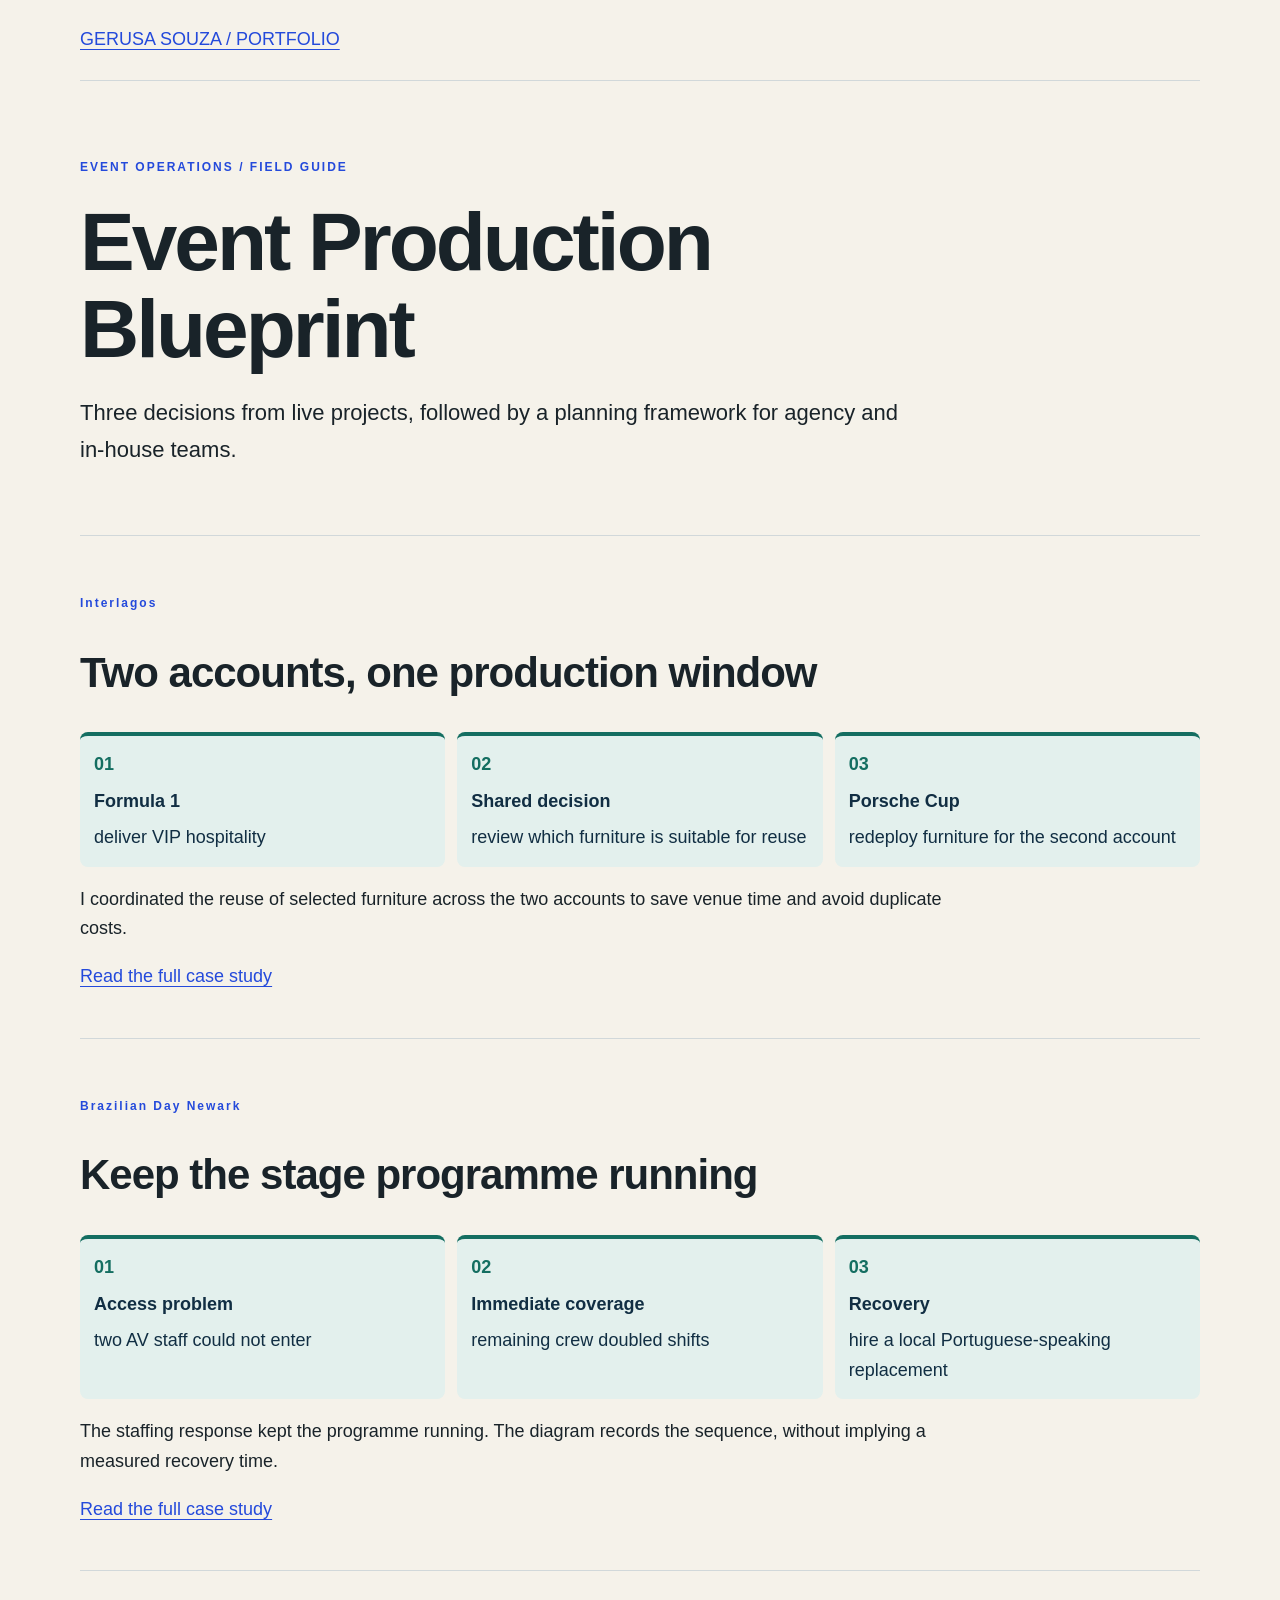
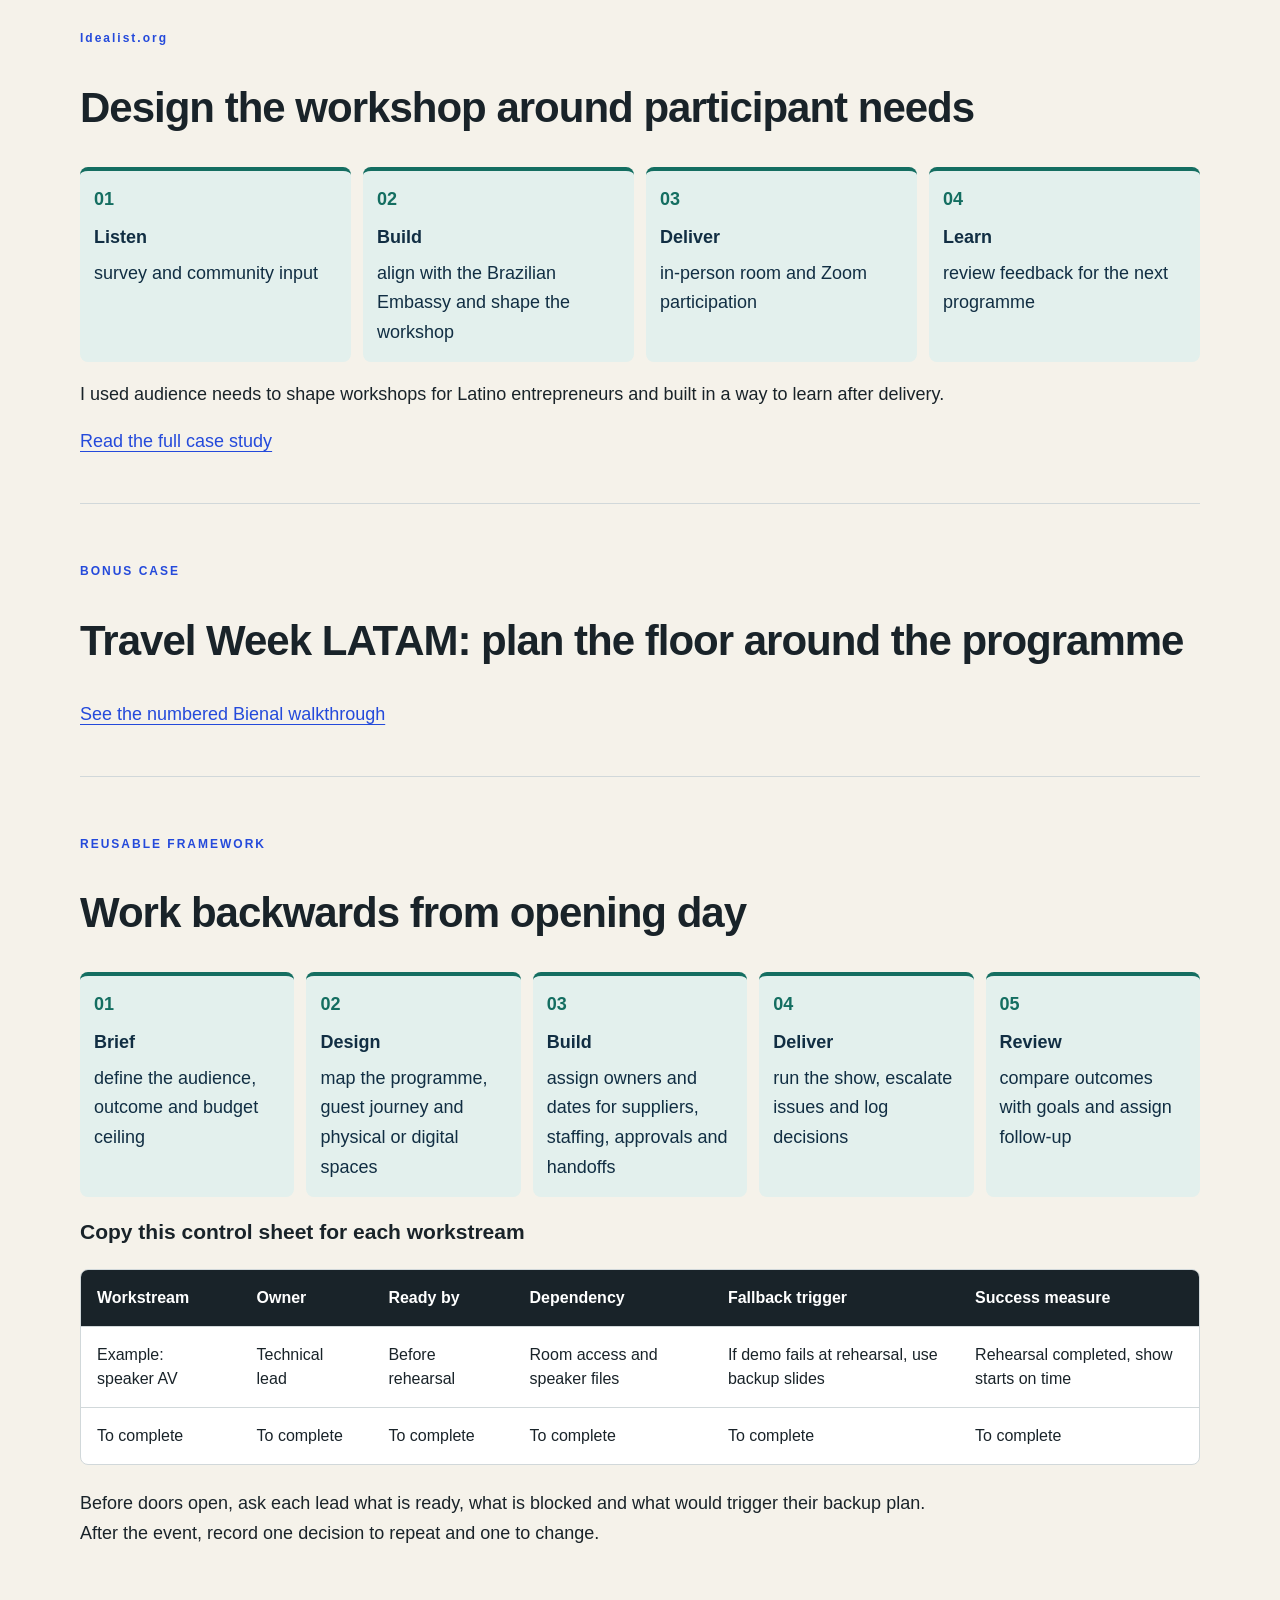
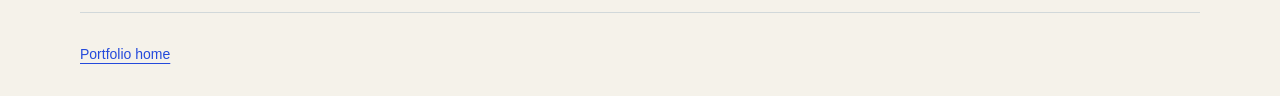
==== projects/event-production-blueprint/index.html @ fef6fafd "Add visual event case studies and reusable production blueprint" ====
<!doctype html><html lang="en"><meta charset="utf-8"><meta name="viewport" content="width=device-width,initial-scale=1"><title>Event Production Blueprint | Gerusa Souza</title><link rel="stylesheet" href="../events.css"><style>
.flow{list-style:none;display:grid;grid-template-columns:repeat(auto-fit,minmax(170px,1fr));gap:12px;padding:0;counter-reset:stage}.flow li{counter-increment:stage;background:#e3f0ed;border-top:4px solid #146e61;border-radius:8px;padding:14px;color:#112e43}.flow li:before{content:"0" counter(stage);display:block;font-weight:700;color:#146e61;margin-bottom:8px}.flow strong,.flow span{display:block}.flow span{margin-top:6px}.sheet td{min-width:130px} @media print{header,footer,.skip{display:none}section{break-inside:avoid}}
</style><body><div class="wrap"><header><a href="../../index.html">GERUSA SOUZA / PORTFOLIO</a></header><main><section class="hero"><p class="eyebrow">EVENT OPERATIONS / FIELD GUIDE</p><h1>Event Production Blueprint</h1><p class="intro">Three decisions from live projects, followed by a planning framework for agency and in-house teams.</p></section>
<section><p class="eyebrow">Interlagos</p><h2>Two accounts, one production window</h2><ol class="flow"><li><strong>Formula 1</strong><span>deliver VIP hospitality</span></li><li><strong>Shared decision</strong><span>review which furniture is suitable for reuse</span></li><li><strong>Porsche Cup</strong><span>redeploy furniture for the second account</span></li></ol><p>I coordinated the reuse of selected furniture across the two accounts to save venue time and avoid duplicate costs.</p><a href="../interlagos-event-operations/">Read the full case study</a></section><section><p class="eyebrow">Brazilian Day Newark</p><h2>Keep the stage programme running</h2><ol class="flow"><li><strong>Access problem</strong><span>two AV staff could not enter</span></li><li><strong>Immediate coverage</strong><span>remaining crew doubled shifts</span></li><li><strong>Recovery</strong><span>hire a local Portuguese-speaking replacement</span></li></ol><p>The staffing response kept the programme running. The diagram records the sequence, without implying a measured recovery time.</p><a href="../brazilian-day-newark/">Read the full case study</a></section><section><p class="eyebrow">Idealist.org</p><h2>Design the workshop around participant needs</h2><ol class="flow"><li><strong>Listen</strong><span>survey and community input</span></li><li><strong>Build</strong><span>align with the Brazilian Embassy and shape the workshop</span></li><li><strong>Deliver</strong><span>in-person room and Zoom participation</span></li><li><strong>Learn</strong><span>review feedback for the next programme</span></li></ol><p>I used audience needs to shape workshops for Latino entrepreneurs and built in a way to learn after delivery.</p><a href="../idealist-hybrid-workshops/">Read the full case study</a></section>
<section><p class="eyebrow">BONUS CASE</p><h2>Travel Week LATAM: plan the floor around the programme</h2><a href="../travelweek-sao-paulo/">See the numbered Bienal walkthrough</a></section>
<section><p class="eyebrow">REUSABLE FRAMEWORK</p><h2>Work backwards from opening day</h2><ol class="flow"><li><strong>Brief</strong><span>define the audience, outcome and budget ceiling</span></li><li><strong>Design</strong><span>map the programme, guest journey and physical or digital spaces</span></li><li><strong>Build</strong><span>assign owners and dates for suppliers, staffing, approvals and handoffs</span></li><li><strong>Deliver</strong><span>run the show, escalate issues and log decisions</span></li><li><strong>Review</strong><span>compare outcomes with goals and assign follow-up</span></li></ol>
<h3>Copy this control sheet for each workstream</h3><div class="table-scroll"><table class="sheet"><thead><tr><th scope="col">Workstream</th><th scope="col">Owner</th><th scope="col">Ready by</th><th scope="col">Dependency</th><th scope="col">Fallback trigger</th><th scope="col">Success measure</th></tr></thead><tbody><tr><td>Example: speaker AV</td><td>Technical lead</td><td>Before rehearsal</td><td>Room access and speaker files</td><td>If demo fails at rehearsal, use backup slides</td><td>Rehearsal completed, show starts on time</td></tr><tr><td>To complete</td><td>To complete</td><td>To complete</td><td>To complete</td><td>To complete</td><td>To complete</td></tr></tbody></table></div><p>Before doors open, ask each lead what is ready, what is blocked and what would trigger their backup plan. After the event, record one decision to repeat and one to change.</p></section></main><footer><a href="../../index.html">Portfolio home</a></footer></div></body></html>
---- projects/events.css ----
*{box-sizing:border-box}html{scroll-behavior:smooth}body{margin:0;background:#f5f2ea;color:#192329;font:18px/1.65 Arial,sans-serif}a{color:#244adb;text-underline-offset:4px}a:focus-visible,summary:focus-visible{outline:3px solid #244adb;outline-offset:5px}.wrap{width:min(1120px,92%);margin:auto}header{padding:25px 0;border-bottom:1px solid #d1d8da;display:flex;justify-content:space-between;gap:20px}nav{display:flex;gap:18px;flex-wrap:wrap}nav a{font-size:14px}.eyebrow{font-size:12px;letter-spacing:2px;color:#244adb;font-weight:bold}h1{font-size:clamp(40px,7vw,82px);letter-spacing:-3px;line-height:1.06;max-width:950px;margin:22px 0}h2{font-size:clamp(28px,4vw,42px);line-height:1.15;letter-spacing:-1px}h3{font-size:21px;line-height:1.3}p{max-width:870px}.hero{padding:65px 0 45px}.intro{font-size:22px;max-width:830px}.tag{font-size:13px;border:1px solid #53616a;border-radius:30px;padding:5px 12px;display:inline-block}.grid{display:grid;grid-template-columns:repeat(3,minmax(0,1fr));gap:24px}.grid article{padding:16px 0;border-top:3px solid #244adb}.grid p{font-size:17px}.facts{display:grid;grid-template-columns:repeat(3,1fr);gap:24px;margin:28px 0}.facts div{background:white;border:1px solid #d1d8da;padding:20px;border-radius:10px}.facts strong{display:block;font-size:26px}.facts span{font-size:14px;color:#53616a}section{padding:46px 0;border-bottom:1px solid #d1d8da;scroll-margin-top:24px}figure{margin:30px 0}figure img{display:block;width:100%;height:auto;border:1px solid #d1d8da;border-radius:10px}figcaption,.source{font-size:14px;color:#53616a;margin-top:12px}.table-scroll{overflow:auto;border:1px solid #d1d8da;border-radius:8px;margin:24px 0;background:white}table{border-collapse:collapse;width:100%;min-width:640px;font-size:16px;line-height:1.5}th,td{padding:16px;text-align:left;vertical-align:top;border-bottom:1px solid #d1d8da}th{background:#192329;color:white}tbody tr:last-child td{border-bottom:0}.decision{padding:25px;border-left:4px solid #244adb;background:white}details{padding:18px 0;border-bottom:1px solid #d1d8da}summary{cursor:pointer;font-weight:bold}.links{display:flex;gap:12px;flex-wrap:wrap}.links a{display:block;padding:12px 18px;background:white;border:1px solid #d1d8da;border-radius:6px}.skip{position:absolute;top:-100px;left:16px;background:white;padding:12px}.skip:focus{top:8px}footer{padding:30px 0;font-size:14px}.mobile-flow{display:none}@media(max-width:650px){header{display:block}nav{margin-top:14px}h1{letter-spacing:-1.5px}.hero{padding:36px 0}.intro{font-size:19px}.grid,.facts{grid-template-columns:1fr;gap:12px}section{padding:30px 0}.mobile-flow{display:block}figure{margin:20px 0}}@media(prefers-reduced-motion:reduce){html{scroll-behavior:auto}}
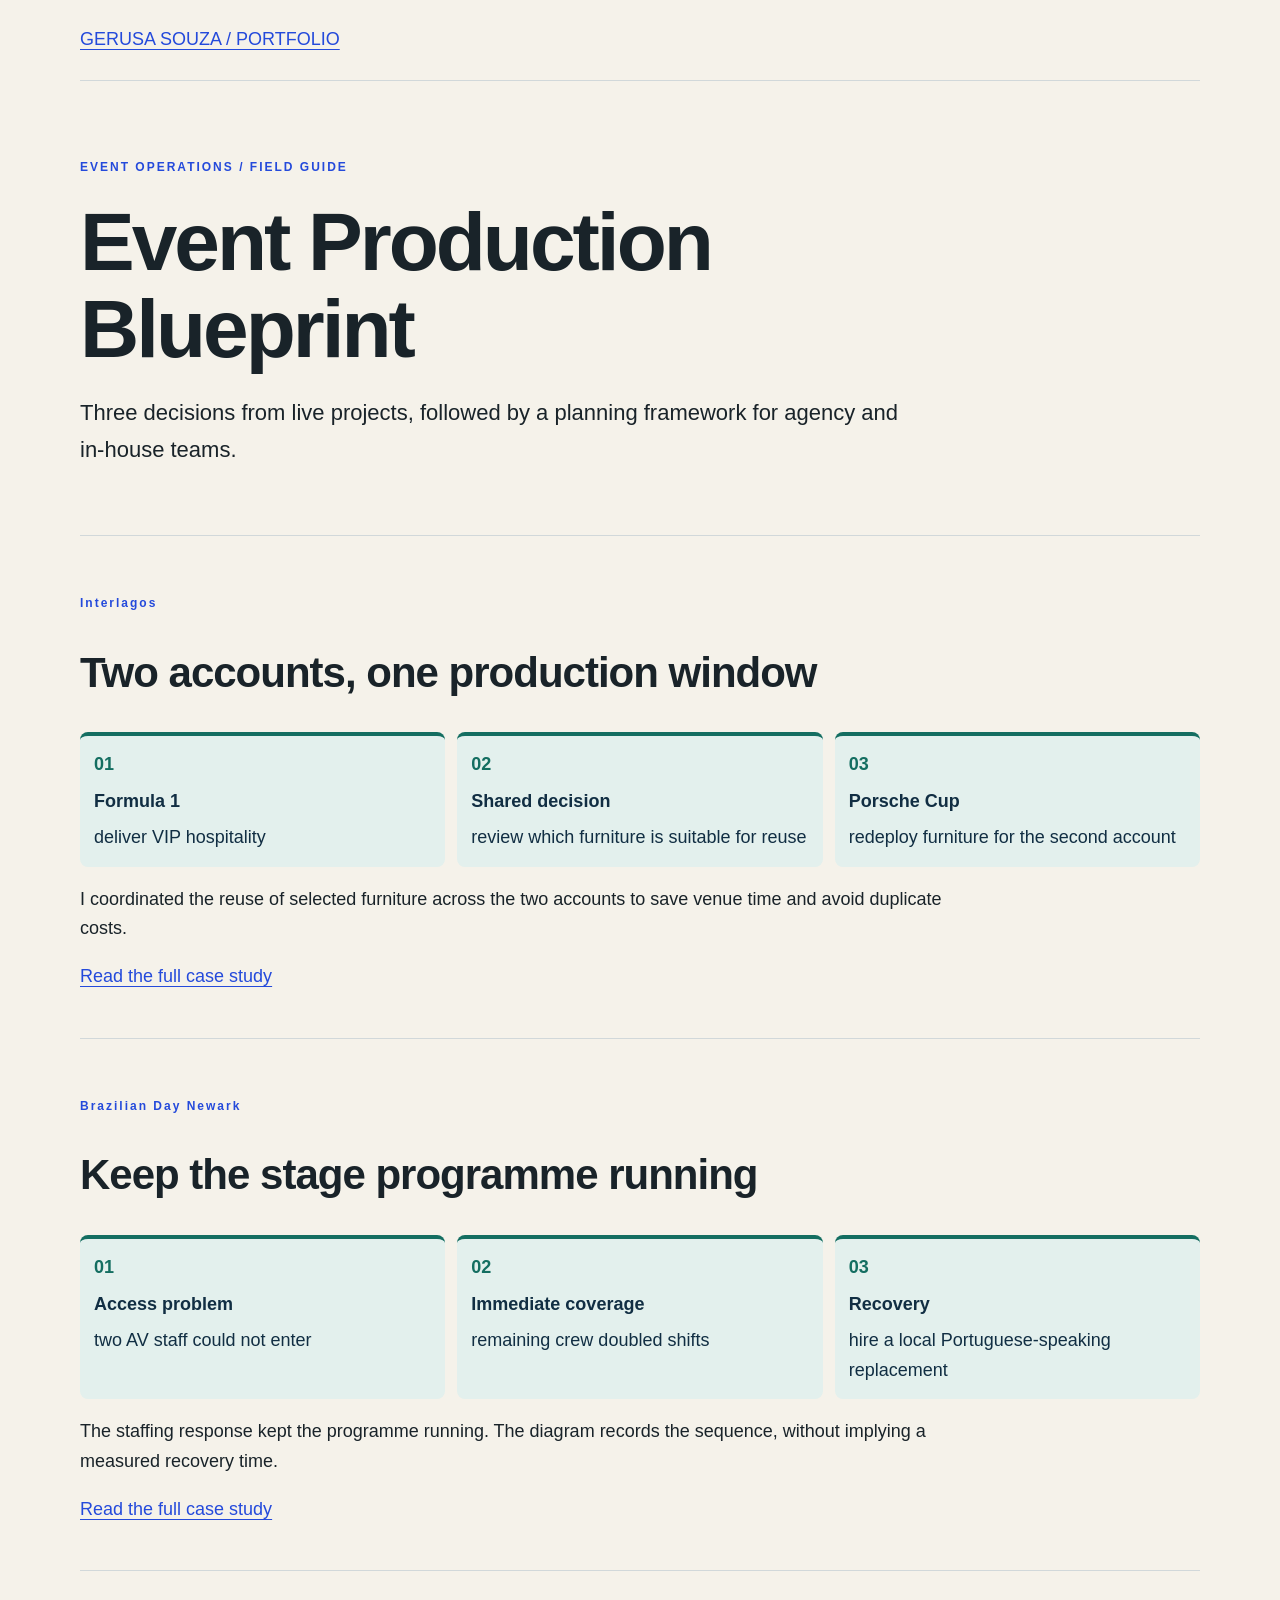
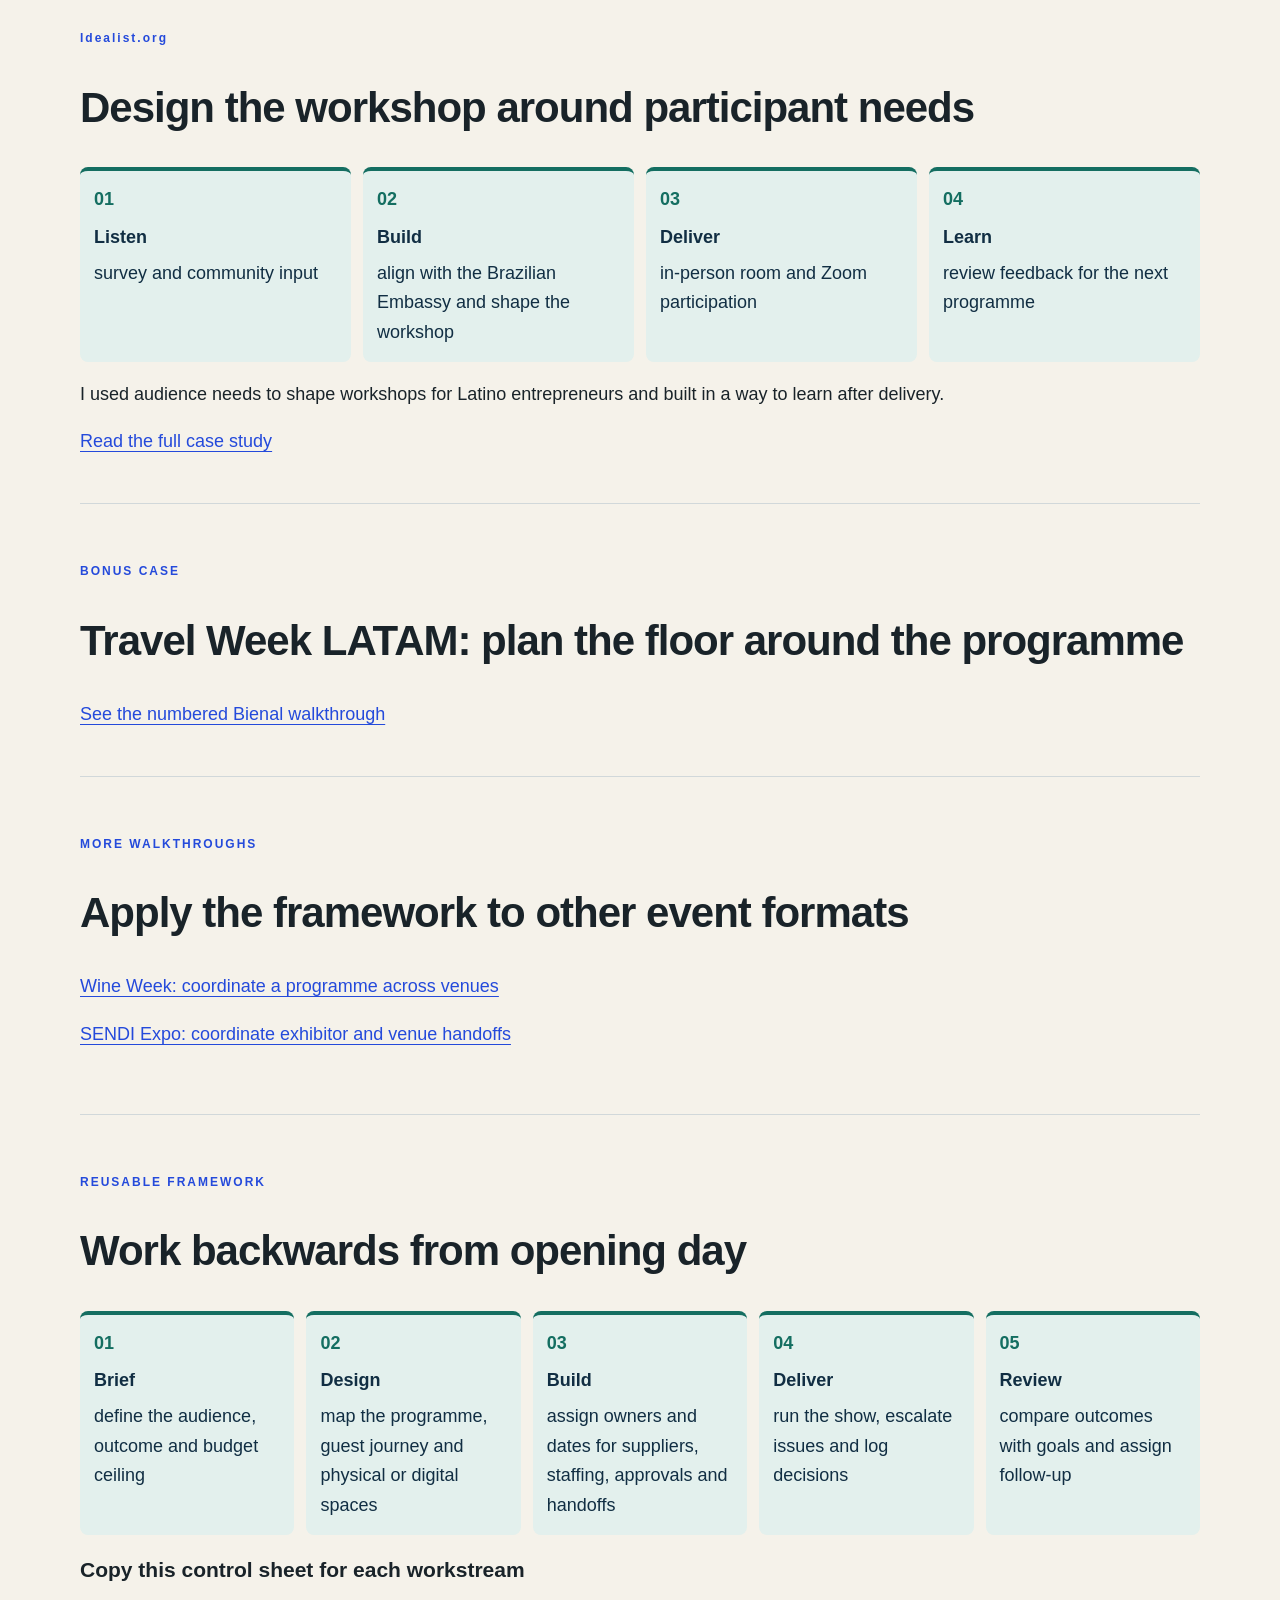
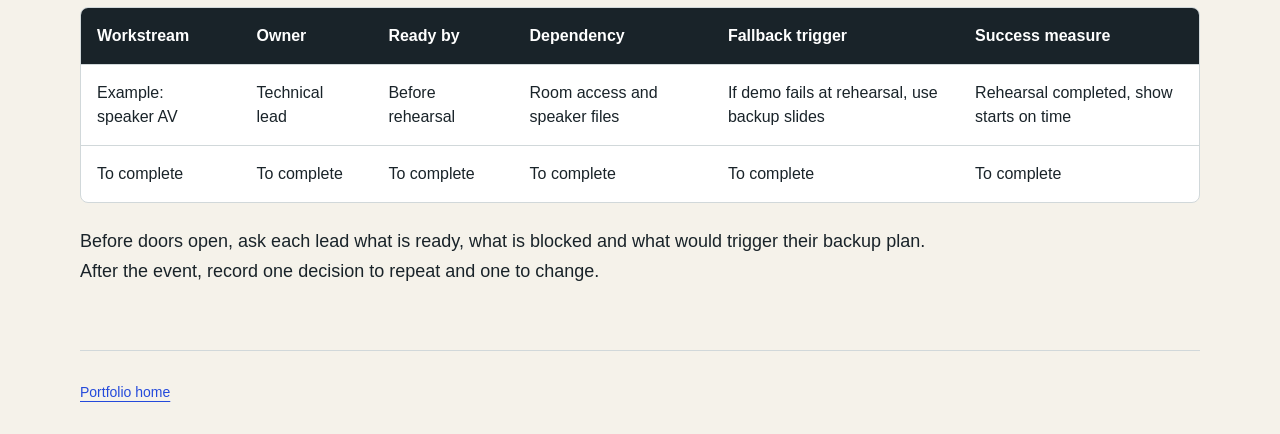
==== commit ffd0dc1f: "Update projects/event-production-blueprint/index.html with event walkthroughs" ====
--- a/projects/event-production-blueprint/index.html
+++ b/projects/event-production-blueprint/index.html
@@ -3,5 +3,5 @@
 </style><body><div class="wrap"><header><a href="../../index.html">GERUSA SOUZA / PORTFOLIO</a></header><main><section class="hero"><p class="eyebrow">EVENT OPERATIONS / FIELD GUIDE</p><h1>Event Production Blueprint</h1><p class="intro">Three decisions from live projects, followed by a planning framework for agency and in-house teams.</p></section>
 <section><p class="eyebrow">Interlagos</p><h2>Two accounts, one production window</h2><ol class="flow"><li><strong>Formula 1</strong><span>deliver VIP hospitality</span></li><li><strong>Shared decision</strong><span>review which furniture is suitable for reuse</span></li><li><strong>Porsche Cup</strong><span>redeploy furniture for the second account</span></li></ol><p>I coordinated the reuse of selected furniture across the two accounts to save venue time and avoid duplicate costs.</p><a href="../interlagos-event-operations/">Read the full case study</a></section><section><p class="eyebrow">Brazilian Day Newark</p><h2>Keep the stage programme running</h2><ol class="flow"><li><strong>Access problem</strong><span>two AV staff could not enter</span></li><li><strong>Immediate coverage</strong><span>remaining crew doubled shifts</span></li><li><strong>Recovery</strong><span>hire a local Portuguese-speaking replacement</span></li></ol><p>The staffing response kept the programme running. The diagram records the sequence, without implying a measured recovery time.</p><a href="../brazilian-day-newark/">Read the full case study</a></section><section><p class="eyebrow">Idealist.org</p><h2>Design the workshop around participant needs</h2><ol class="flow"><li><strong>Listen</strong><span>survey and community input</span></li><li><strong>Build</strong><span>align with the Brazilian Embassy and shape the workshop</span></li><li><strong>Deliver</strong><span>in-person room and Zoom participation</span></li><li><strong>Learn</strong><span>review feedback for the next programme</span></li></ol><p>I used audience needs to shape workshops for Latino entrepreneurs and built in a way to learn after delivery.</p><a href="../idealist-hybrid-workshops/">Read the full case study</a></section>
 <section><p class="eyebrow">BONUS CASE</p><h2>Travel Week LATAM: plan the floor around the programme</h2><a href="../travelweek-sao-paulo/">See the numbered Bienal walkthrough</a></section>
-<section><p class="eyebrow">REUSABLE FRAMEWORK</p><h2>Work backwards from opening day</h2><ol class="flow"><li><strong>Brief</strong><span>define the audience, outcome and budget ceiling</span></li><li><strong>Design</strong><span>map the programme, guest journey and physical or digital spaces</span></li><li><strong>Build</strong><span>assign owners and dates for suppliers, staffing, approvals and handoffs</span></li><li><strong>Deliver</strong><span>run the show, escalate issues and log decisions</span></li><li><strong>Review</strong><span>compare outcomes with goals and assign follow-up</span></li></ol>
+<section><p class="eyebrow">MORE WALKTHROUGHS</p><h2>Apply the framework to other event formats</h2><p><a href="../sao-paulo-wine-week/">Wine Week: coordinate a programme across venues</a></p><p><a href="../sendi-expo/">SENDI Expo: coordinate exhibitor and venue handoffs</a></p></section><section><p class="eyebrow">REUSABLE FRAMEWORK</p><h2>Work backwards from opening day</h2><ol class="flow"><li><strong>Brief</strong><span>define the audience, outcome and budget ceiling</span></li><li><strong>Design</strong><span>map the programme, guest journey and physical or digital spaces</span></li><li><strong>Build</strong><span>assign owners and dates for suppliers, staffing, approvals and handoffs</span></li><li><strong>Deliver</strong><span>run the show, escalate issues and log decisions</span></li><li><strong>Review</strong><span>compare outcomes with goals and assign follow-up</span></li></ol>
 <h3>Copy this control sheet for each workstream</h3><div class="table-scroll"><table class="sheet"><thead><tr><th scope="col">Workstream</th><th scope="col">Owner</th><th scope="col">Ready by</th><th scope="col">Dependency</th><th scope="col">Fallback trigger</th><th scope="col">Success measure</th></tr></thead><tbody><tr><td>Example: speaker AV</td><td>Technical lead</td><td>Before rehearsal</td><td>Room access and speaker files</td><td>If demo fails at rehearsal, use backup slides</td><td>Rehearsal completed, show starts on time</td></tr><tr><td>To complete</td><td>To complete</td><td>To complete</td><td>To complete</td><td>To complete</td><td>To complete</td></tr></tbody></table></div><p>Before doors open, ask each lead what is ready, what is blocked and what would trigger their backup plan. After the event, record one decision to repeat and one to change.</p></section></main><footer><a href="../../index.html">Portfolio home</a></footer></div></body></html>
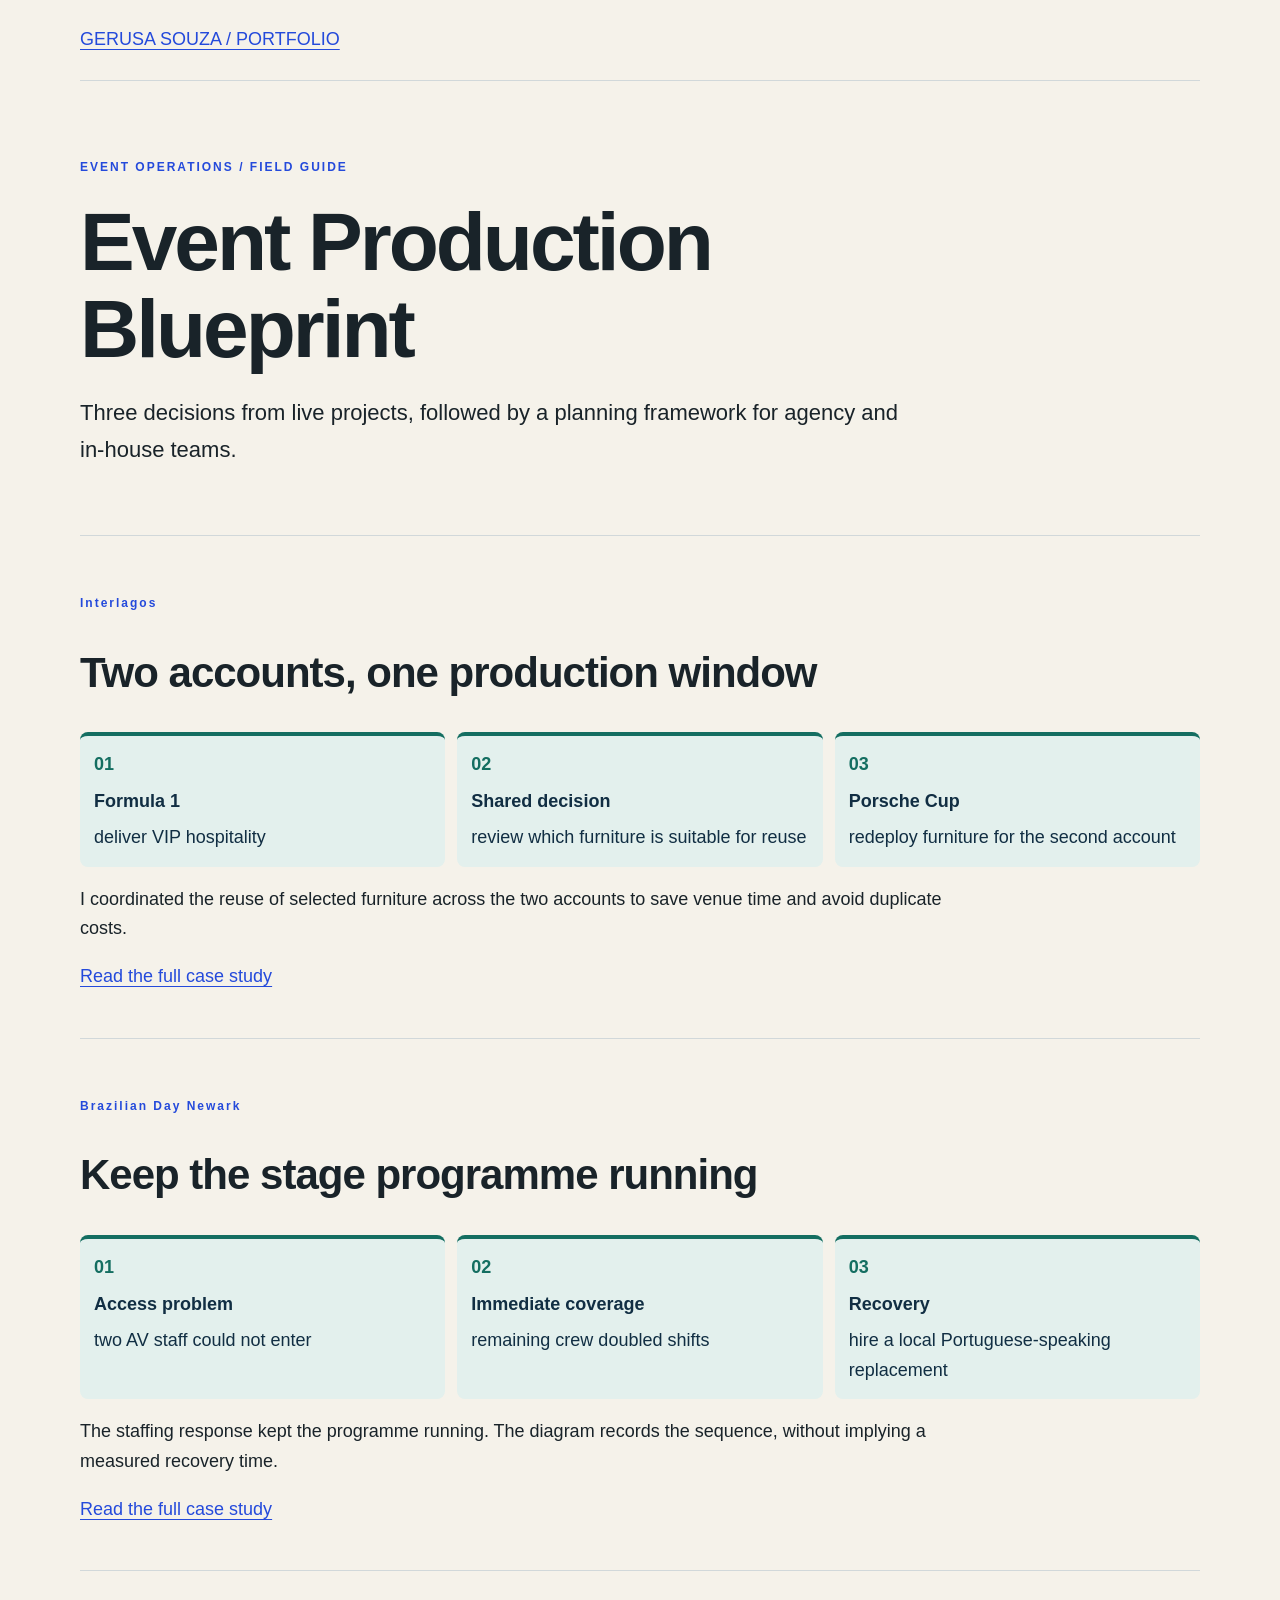
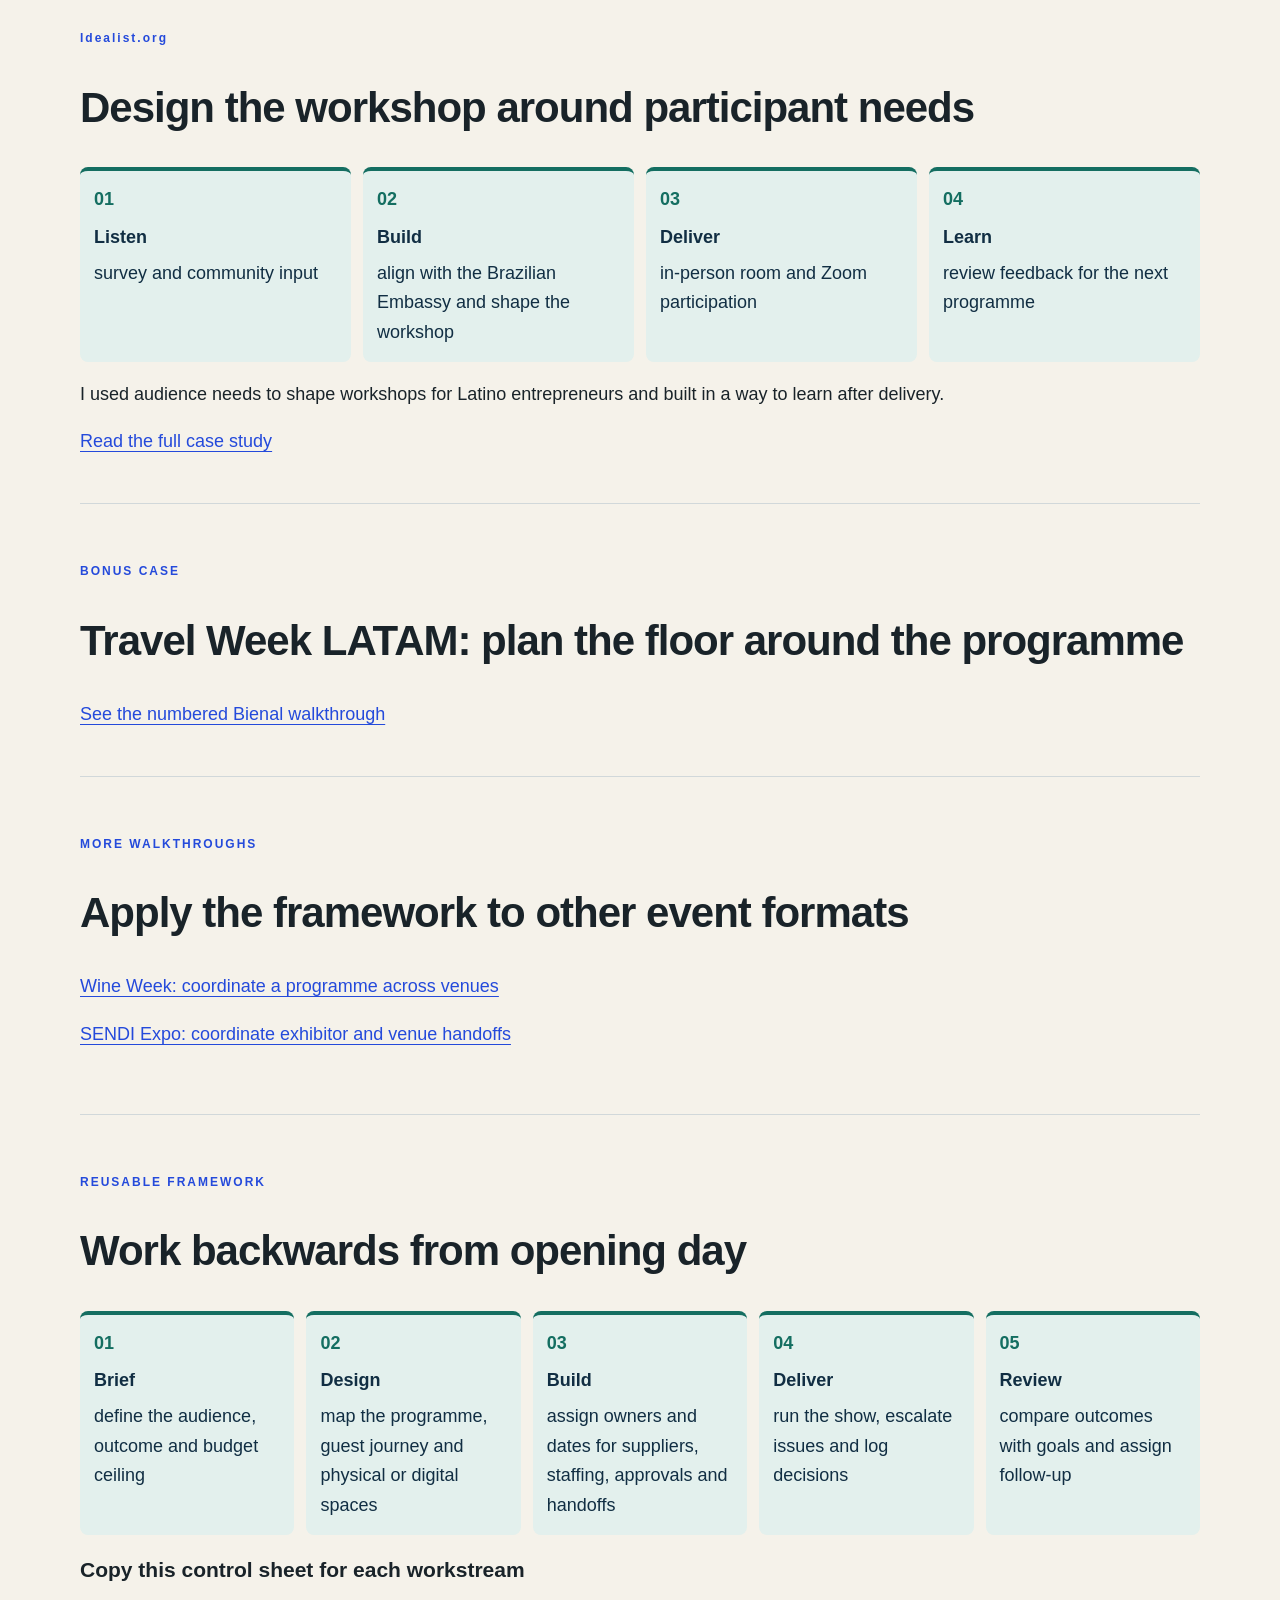
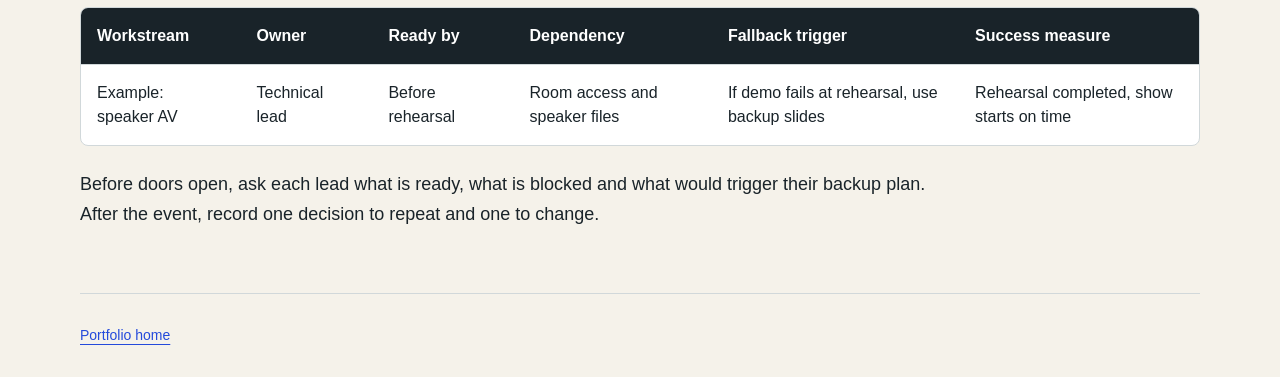
==== commit e07d5c2c: "Remove drafting prompts from portfolio copy" ====
--- a/projects/event-production-blueprint/index.html
+++ b/projects/event-production-blueprint/index.html
@@ -4,4 +4,4 @@
 <section><p class="eyebrow">Interlagos</p><h2>Two accounts, one production window</h2><ol class="flow"><li><strong>Formula 1</strong><span>deliver VIP hospitality</span></li><li><strong>Shared decision</strong><span>review which furniture is suitable for reuse</span></li><li><strong>Porsche Cup</strong><span>redeploy furniture for the second account</span></li></ol><p>I coordinated the reuse of selected furniture across the two accounts to save venue time and avoid duplicate costs.</p><a href="../interlagos-event-operations/">Read the full case study</a></section><section><p class="eyebrow">Brazilian Day Newark</p><h2>Keep the stage programme running</h2><ol class="flow"><li><strong>Access problem</strong><span>two AV staff could not enter</span></li><li><strong>Immediate coverage</strong><span>remaining crew doubled shifts</span></li><li><strong>Recovery</strong><span>hire a local Portuguese-speaking replacement</span></li></ol><p>The staffing response kept the programme running. The diagram records the sequence, without implying a measured recovery time.</p><a href="../brazilian-day-newark/">Read the full case study</a></section><section><p class="eyebrow">Idealist.org</p><h2>Design the workshop around participant needs</h2><ol class="flow"><li><strong>Listen</strong><span>survey and community input</span></li><li><strong>Build</strong><span>align with the Brazilian Embassy and shape the workshop</span></li><li><strong>Deliver</strong><span>in-person room and Zoom participation</span></li><li><strong>Learn</strong><span>review feedback for the next programme</span></li></ol><p>I used audience needs to shape workshops for Latino entrepreneurs and built in a way to learn after delivery.</p><a href="../idealist-hybrid-workshops/">Read the full case study</a></section>
 <section><p class="eyebrow">BONUS CASE</p><h2>Travel Week LATAM: plan the floor around the programme</h2><a href="../travelweek-sao-paulo/">See the numbered Bienal walkthrough</a></section>
 <section><p class="eyebrow">MORE WALKTHROUGHS</p><h2>Apply the framework to other event formats</h2><p><a href="../sao-paulo-wine-week/">Wine Week: coordinate a programme across venues</a></p><p><a href="../sendi-expo/">SENDI Expo: coordinate exhibitor and venue handoffs</a></p></section><section><p class="eyebrow">REUSABLE FRAMEWORK</p><h2>Work backwards from opening day</h2><ol class="flow"><li><strong>Brief</strong><span>define the audience, outcome and budget ceiling</span></li><li><strong>Design</strong><span>map the programme, guest journey and physical or digital spaces</span></li><li><strong>Build</strong><span>assign owners and dates for suppliers, staffing, approvals and handoffs</span></li><li><strong>Deliver</strong><span>run the show, escalate issues and log decisions</span></li><li><strong>Review</strong><span>compare outcomes with goals and assign follow-up</span></li></ol>
-<h3>Copy this control sheet for each workstream</h3><div class="table-scroll"><table class="sheet"><thead><tr><th scope="col">Workstream</th><th scope="col">Owner</th><th scope="col">Ready by</th><th scope="col">Dependency</th><th scope="col">Fallback trigger</th><th scope="col">Success measure</th></tr></thead><tbody><tr><td>Example: speaker AV</td><td>Technical lead</td><td>Before rehearsal</td><td>Room access and speaker files</td><td>If demo fails at rehearsal, use backup slides</td><td>Rehearsal completed, show starts on time</td></tr><tr><td>To complete</td><td>To complete</td><td>To complete</td><td>To complete</td><td>To complete</td><td>To complete</td></tr></tbody></table></div><p>Before doors open, ask each lead what is ready, what is blocked and what would trigger their backup plan. After the event, record one decision to repeat and one to change.</p></section></main><footer><a href="../../index.html">Portfolio home</a></footer></div></body></html>+<h3>Copy this control sheet for each workstream</h3><div class="table-scroll"><table class="sheet"><thead><tr><th scope="col">Workstream</th><th scope="col">Owner</th><th scope="col">Ready by</th><th scope="col">Dependency</th><th scope="col">Fallback trigger</th><th scope="col">Success measure</th></tr></thead><tbody><tr><td>Example: speaker AV</td><td>Technical lead</td><td>Before rehearsal</td><td>Room access and speaker files</td><td>If demo fails at rehearsal, use backup slides</td><td>Rehearsal completed, show starts on time</td></tr></tbody></table></div><p>Before doors open, ask each lead what is ready, what is blocked and what would trigger their backup plan. After the event, record one decision to repeat and one to change.</p></section></main><footer><a href="../../index.html">Portfolio home</a></footer></div></body></html>
